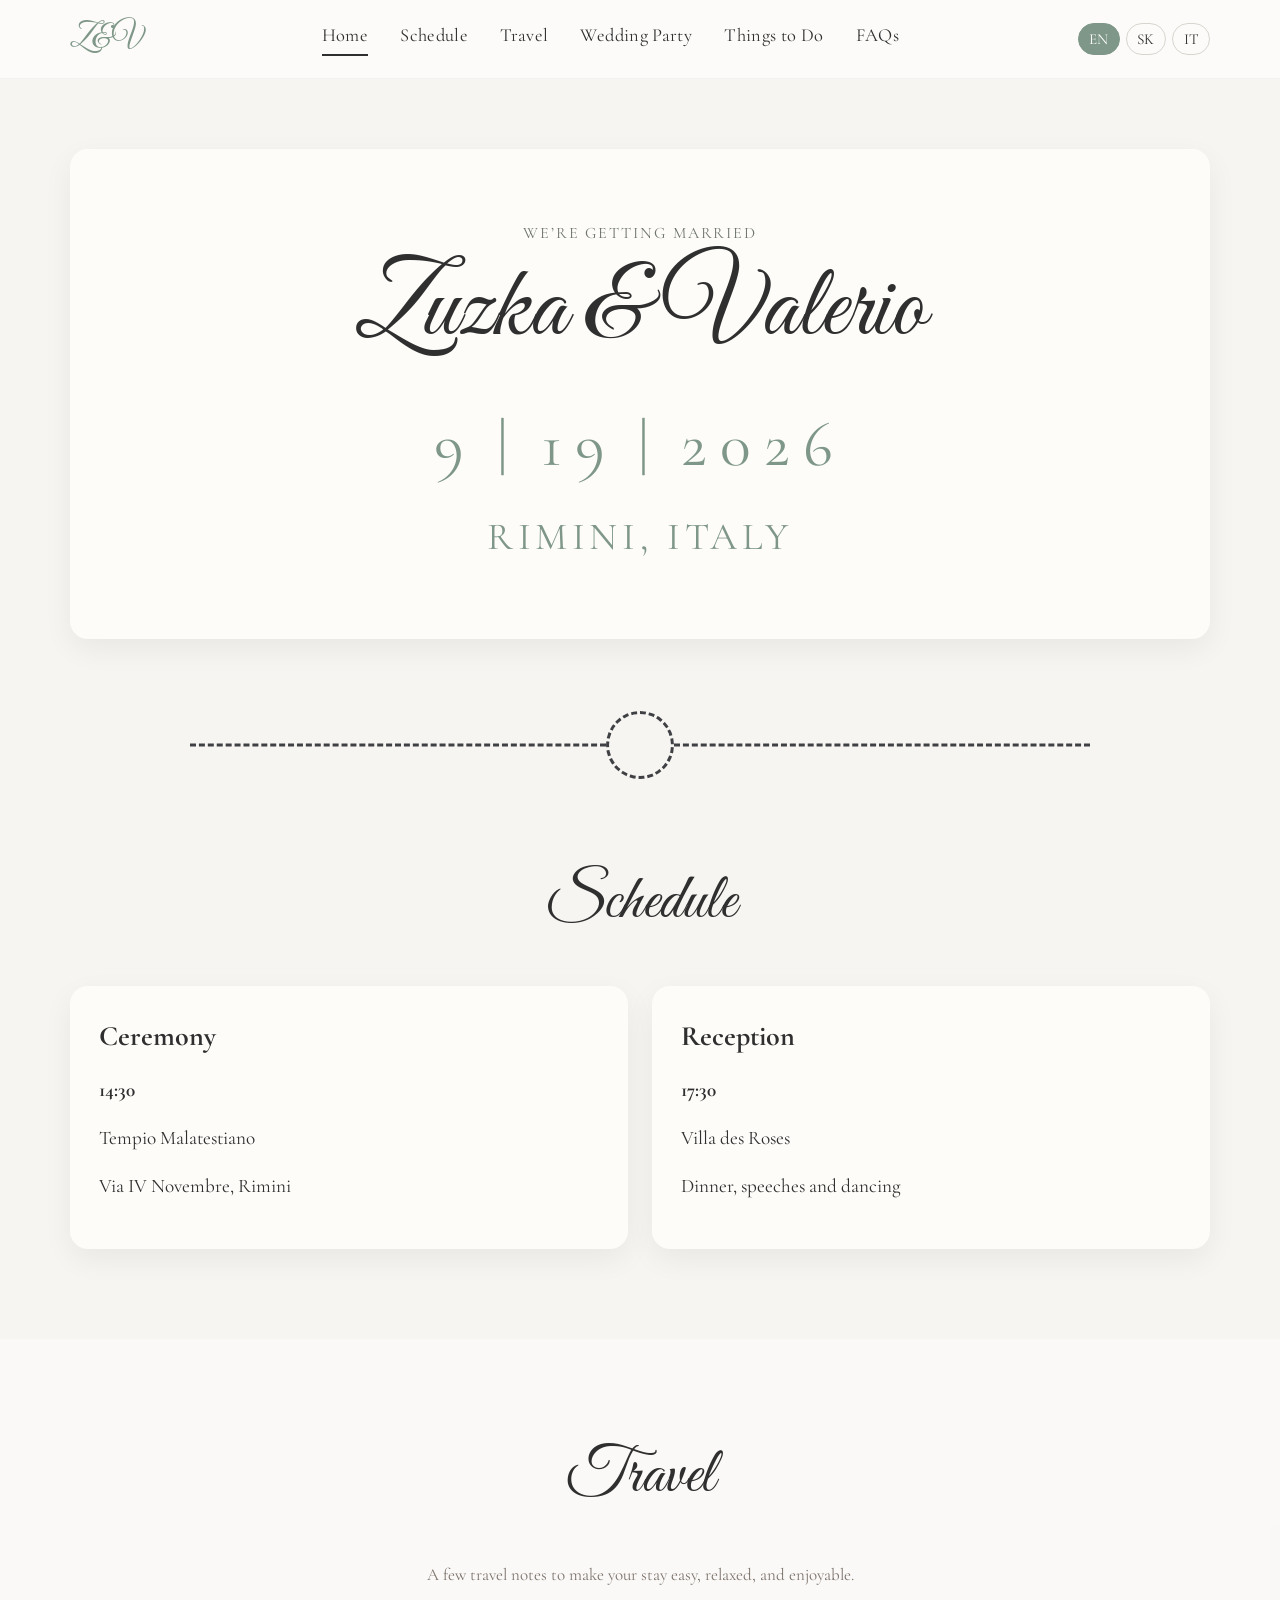
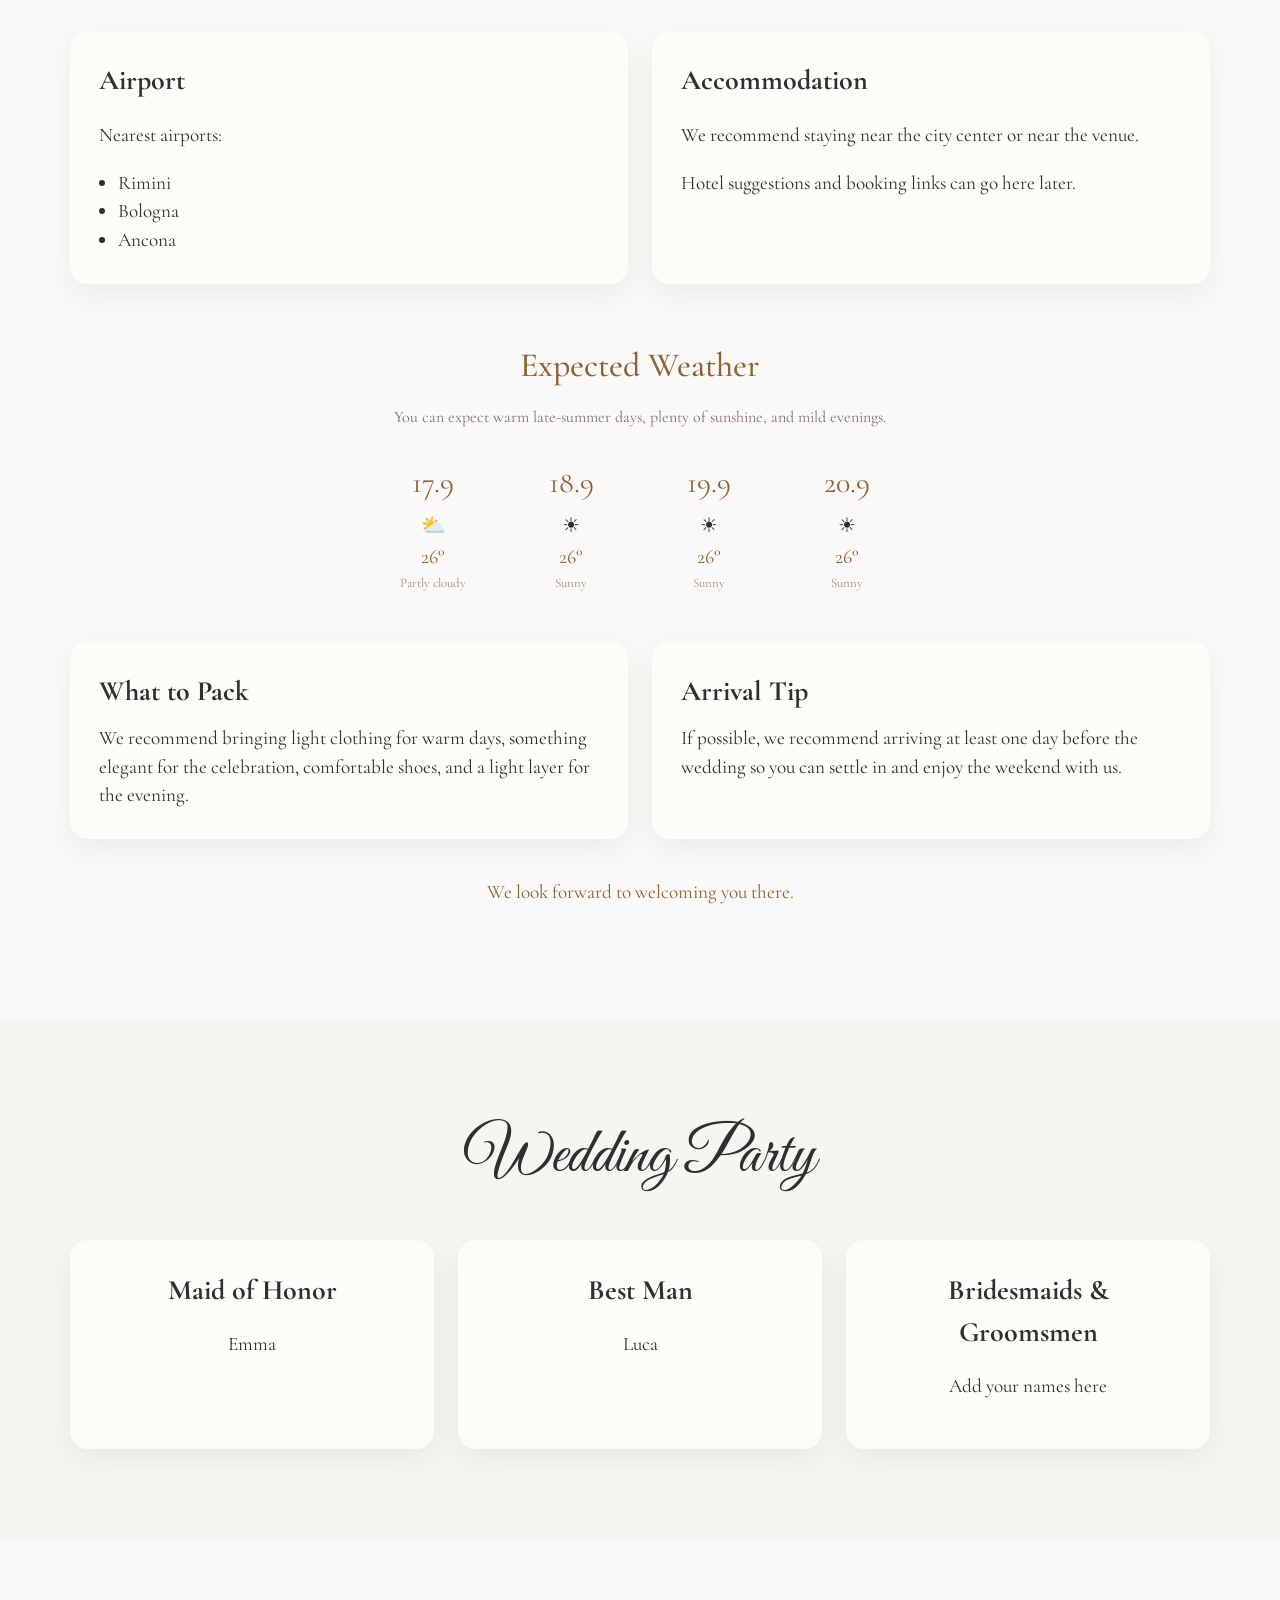
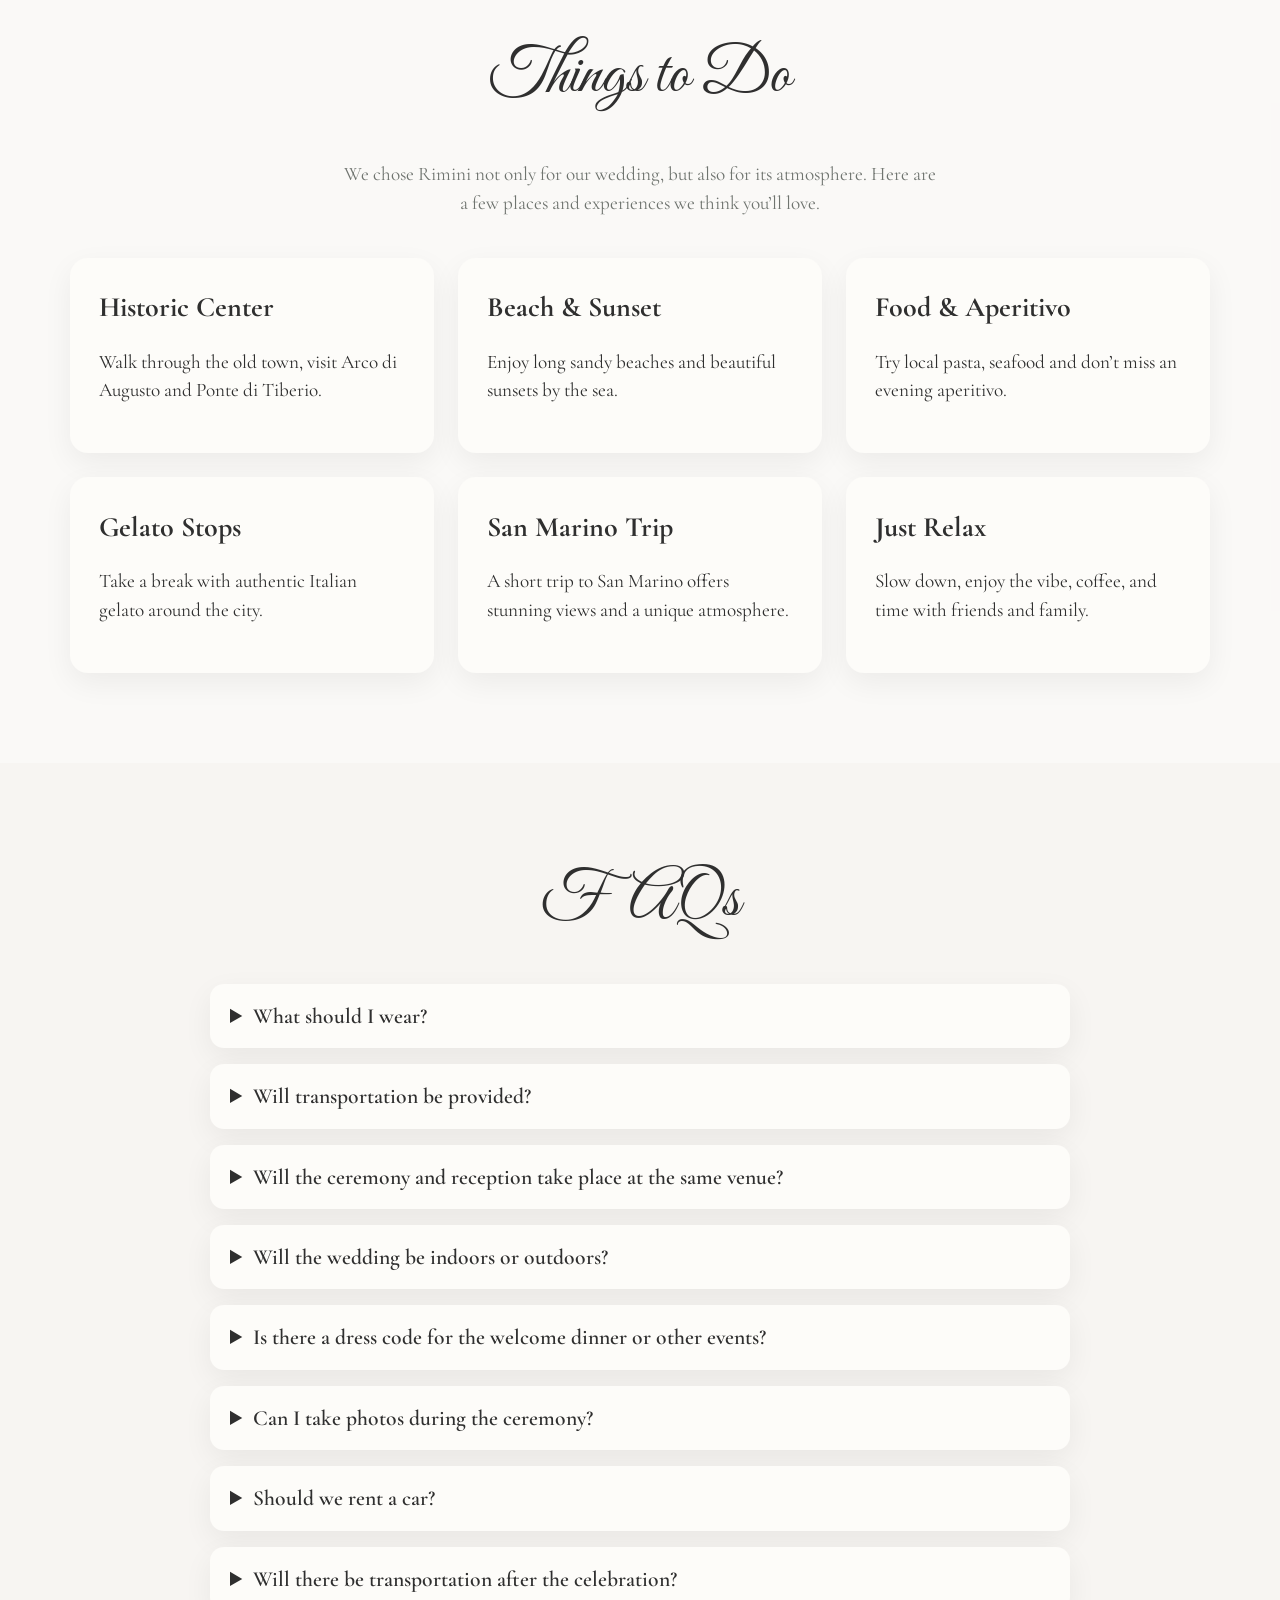
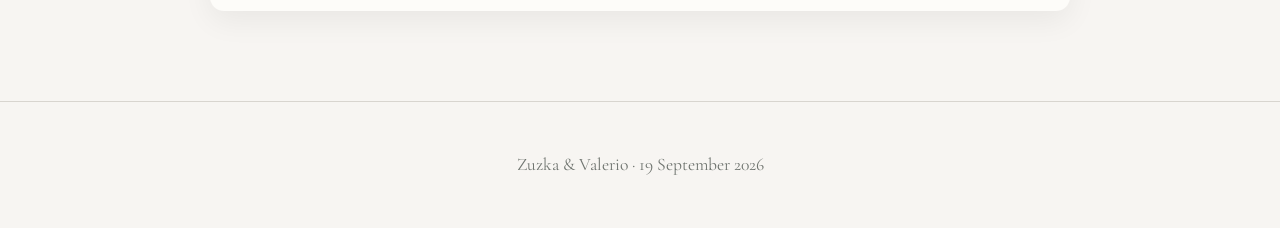
==== svadba/home.html @ 265d09c1 "Add files via upload" ====
<!DOCTYPE html>
<html lang="en">
<head>
  <meta charset="UTF-8" />
  <meta name="viewport" content="width=device-width, initial-scale=1.0" />
  <title>Zuzka & Valerio</title>
  <meta
    name="description"
    content="Wedding website of Zuzka and Valerio – schedule, travel, wedding party, tips and FAQ."
  />
  <link rel="preconnect" href="https://fonts.googleapis.com" />
  <link rel="preconnect" href="https://fonts.gstatic.com" crossorigin />
  <link
    href="https://fonts.googleapis.com/css2?family=Cormorant+Garamond:wght@400;500;600&family=Great+Vibes&display=swap"
    rel="stylesheet"
  />
  <link rel="stylesheet" href="style.css" />
</head>
<body>
  <header class="topbar">
    <div class="container nav-wrap">
      <a href="#home" class="brand">Z&amp;V</a>

      <button class="nav-toggle" id="navToggle" aria-label="Open menu">
        ☰
      </button>

      <nav class="nav" id="nav">
        <a href="#home" class="nav-link active" data-i18n="nav.home">Home</a>
        <a href="#schedule" class="nav-link" data-i18n="nav.schedule">Schedule</a>
        <a href="#travel" class="nav-link" data-i18n="nav.travel">Travel</a>
        <a href="#party" class="nav-link" data-i18n="nav.party">Wedding Party</a>
        <a href="#todo" class="nav-link" data-i18n="nav.todo">Things to Do</a>
        <a href="#faq" class="nav-link" data-i18n="nav.faq">FAQs</a>
      </nav>

      <div class="lang-switch">
        <button type="button" data-lang="en">EN</button>
        <button type="button" data-lang="sk">SK</button>
        <button type="button" data-lang="it">IT</button>
      </div>
    </div>
  </header>

  <main>
    <section id="home" class="hero section">
      <div class="container">
        <div class="hero-card">
          <p class="eyebrow" data-i18n="hero.eyebrow">We’re getting married</p>
          <h1 class="names">Zuzka &amp; Valerio</h1>

          <div class="date-row" aria-label="Wedding date">
            <span>9</span>
            <span class="divider">|</span>
            <span>19</span>
            <span class="divider">|</span>
            <span>2026</span>
          </div>

          <p class="location" data-i18n="hero.location">Rimini, Italy</p>
        </div>
      </div>
    </section>

    <section class="ornament-section">
      <div class="ornament-line">
        <span class="ornament-circle"></span>
      </div>
    </section>

    <section id="schedule" class="section">
      <div class="container">
        <h2 class="section-title" data-i18n="schedule.title">Schedule</h2>
        <div class="grid two-cols">
          <article class="info-card">
            <h3 data-i18n="schedule.ceremonyTitle">Ceremony</h3>
            <p><strong>14:30</strong></p>
            <p>Tempio Malatestiano</p>
            <p>Via IV Novembre, Rimini</p>
          </article>

          <article class="info-card">
            <h3 data-i18n="schedule.receptionTitle">Reception</h3>
            <p><strong>17:30</strong></p>
            <p>Villa des Roses</p>
            <p data-i18n="schedule.receptionText">Dinner, speeches and dancing</p>
          </article>
        </div>
      </div>
    </section>

    <section id="travel" class="section alt-bg">
      <div class="container">
        <h2 class="section-title" data-i18n="travel.title">Travel</h2>
        <p class="travel-intro" data-i18n="travel.intro">
          A few travel notes to make your stay easy, relaxed, and enjoyable.
        </p>

        <div class="grid two-cols">
          <article class="info-card">
            <h3 data-i18n="travel.airportTitle">Airport</h3>
            <p data-i18n="travel.airportText">
              For those traveling by air, the nearest airports are:
            </p>
            <ul>
              <li>Rimini</li>
              <li>Bologna</li>
              <li>Ancona</li>
            </ul>
          </article>

          <article class="info-card">
            <h3 data-i18n="travel.accommodationTitle">Accommodation</h3>
            <p data-i18n="travel.accommodationText1">
              For a comfortable stay, we suggest choosing accommodation either in the city center or near the venue.
            </p>
            <p data-i18n="travel.accommodationText2">
              We will add a few hotel suggestions and helpful booking links here soon.
            </p>
          </article>
        </div>

        <section class="travel-weather">
          <h3 class="travel-weather-title" data-i18n="travel.weatherTitle">Expected Weather</h3>
          <p class="travel-weather-intro" data-i18n="travel.weatherIntro">
            You can expect warm late-summer days, plenty of sunshine, and mild evenings.
          </p>

          <div class="weather-grid">
            <div class="day-card">
              <div class="day-number">17.9</div>
              <div class="weather-icon">⛅</div>
              <div class="weather-temp">26°</div>
              <div class="weather-text" data-i18n="travel.weatherDay1">Partly cloudy</div>
            </div>

            <div class="day-card">
              <div class="day-number">18.9</div>
              <div class="weather-icon">☀</div>
              <div class="weather-temp">26°</div>
              <div class="weather-text" data-i18n="travel.weatherDay2">Sunny</div>
            </div>

            <div class="day-card">
              <div class="day-number">19.9</div>
              <div class="weather-icon">☀</div>
              <div class="weather-temp">26°</div>
              <div class="weather-text" data-i18n="travel.weatherDay3">Sunny</div>
            </div>

            <div class="day-card">
              <div class="day-number">20.9</div>
              <div class="weather-icon">☀</div>
              <div class="weather-temp">26°</div>
              <div class="weather-text" data-i18n="travel.weatherDay4">Sunny</div>
            </div>
          </div>
        </section>

        <div class="travel-extra">
          <div class="info-card travel-extra-card">
            <h3 data-i18n="travel.packTitle">What to Pack</h3>
            <p data-i18n="travel.packText">
              We recommend bringing light clothing for warm days, something elegant for the celebration, comfortable shoes, and a light layer for the evening.
            </p>
          </div>

          <div class="info-card travel-extra-card">
            <h3 data-i18n="travel.arrivalTitle">Arrival Tip</h3>
            <p data-i18n="travel.arrivalText">
              If possible, we recommend arriving at least one day before the wedding so you can settle in and enjoy the weekend with us.
            </p>
          </div>
        </div>

        <p class="travel-closing" data-i18n="travel.closing">
          We look forward to welcoming you there.
        </p>
      </div>
    </section>

    <section id="party" class="section">
      <div class="container">
        <h2 class="section-title" data-i18n="party.title">Wedding Party</h2>
        <div class="grid three-cols">
          <article class="info-card center">
            <h3 data-i18n="party.maidOfHonor">Maid of Honor</h3>
            <p>Emma</p>
          </article>
          <article class="info-card center">
            <h3 data-i18n="party.bestMan">Best Man</h3>
            <p>Luca</p>
          </article>
          <article class="info-card center">
            <h3 data-i18n="party.groupTitle">Bridesmaids &amp; Groomsmen</h3>
            <p data-i18n="party.groupText">Add your names here</p>
          </article>
        </div>
      </div>
    </section>

    <section id="todo" class="section alt-bg">
      <div class="container">
        <h2 class="section-title" data-i18n="todo.title">Things to Do</h2>

        <p class="section-intro" data-i18n="todo.intro">
          We chose Rimini not only for our wedding, but also for its atmosphere.
          Here are a few places and experiences we think you’ll love.
        </p>

        <div class="grid three-cols">
          <article class="info-card">
            <h3 data-i18n="todo.centerTitle">Historic Center</h3>
            <p data-i18n="todo.centerText">
              Walk through the old town, visit Arco di Augusto and Ponte di Tiberio.
            </p>
          </article>

          <article class="info-card">
            <h3 data-i18n="todo.beachTitle">Beach & Sunset</h3>
            <p data-i18n="todo.beachText">
              Enjoy long sandy beaches and beautiful sunsets by the sea.
            </p>
          </article>

          <article class="info-card">
            <h3 data-i18n="todo.foodTitle">Food & Aperitivo</h3>
            <p data-i18n="todo.foodText">
              Try local pasta, seafood and don’t miss an evening aperitivo.
            </p>
          </article>

          <article class="info-card">
            <h3 data-i18n="todo.gelatoTitle">Gelato Stops</h3>
            <p data-i18n="todo.gelatoText">
              Take a break with authentic Italian gelato around the city.
            </p>
          </article>

          <article class="info-card">
            <h3 data-i18n="todo.sanmarinoTitle">San Marino Trip</h3>
            <p data-i18n="todo.sanmarinoText">
              A short trip to San Marino offers stunning views and a unique atmosphere.
            </p>
          </article>

          <article class="info-card">
            <h3 data-i18n="todo.relaxTitle">Just Relax</h3>
            <p data-i18n="todo.relaxText">
              Slow down, enjoy the vibe, coffee, and time with friends and family.
            </p>
          </article>
        </div>
      </div>
    </section>

    <section id="faq" class="section">
      <div class="container">
        <h2 class="section-title" data-i18n="faq.title">FAQs</h2>

        <div class="faq-list">
          <details class="faq-item">
            <summary data-i18n="faq.q1">What should I wear?</summary>
            <p data-i18n="faq.a1">
              We would love to see everyone dressed in elegant wedding attire. Think classic, refined, and appropriate for a warm late-summer celebration.
            </p>
          </details>

          <details class="faq-item">
            <summary data-i18n="faq.q2">Will transportation be provided?</summary>
            <p data-i18n="faq.a2">
              Information will be shared closer to the wedding.
            </p>
          </details>

          <details class="faq-item">
            <summary data-i18n="faq.q3">Will the ceremony and reception take place at the same venue?</summary>
            <p data-i18n="faq.a3">
              The ceremony will take place in the church, followed by a transfer to the reception venue.
            </p>
          </details>

          <details class="faq-item">
            <summary data-i18n="faq.q4">Will the wedding be indoors or outdoors?</summary>
            <p data-i18n="faq.a4">
              If the weather is nice, the celebration will be held outdoors. In case of unfavorable weather, everything will take place indoors.
            </p>
          </details>

          <details class="faq-item">
            <summary data-i18n="faq.q5">Is there a dress code for the welcome dinner or other events?</summary>
            <p data-i18n="faq.a5">
              Details will be shared closer to the date.
            </p>
          </details>

          <details class="faq-item">
            <summary data-i18n="faq.q6">Can I take photos during the ceremony?</summary>
            <p data-i18n="faq.a6">
              Yes, you are welcome to take photos.
            </p>
          </details>

          <details class="faq-item">
            <summary data-i18n="faq.q7">Should we rent a car?</summary>
            <p data-i18n="faq.a7">
              Renting a car can be helpful, but it is not necessary.
            </p>
          </details>

          <details class="faq-item">
            <summary data-i18n="faq.q8">Will there be transportation after the celebration?</summary>
            <p data-i18n="faq.a8">
              Information will be shared closer to the wedding.
            </p>
          </details>
        </div>
      </div>
    </section>
  </main>

  <footer class="footer">
    <div class="container">
      <p data-i18n="footer.text">Zuzka &amp; Valerio · 19 September 2026</p>
    </div>
  </footer>

  <script src="script.js"></script>
</body>
</html>
---- svadba/style.css ----
:root {
  --bg: #f7f5f2;
  --card: #fdfcf9;
  --text: #2f2f2f;
  --muted: #6f746f;
  --accent: #7f9788;
  --secondary: #7f9788;
  --line: #d8d5cf;
  --shadow: 0 10px 30px rgba(0, 0, 0, 0.06);
  --radius: 18px;
  --max-width: 1140px;
}

* {
  box-sizing: border-box;
}

html {
  scroll-behavior: smooth;
  overflow-x: hidden;
  overflow-y: auto;
}

body {
  margin: 0;
  font-family: "Cormorant Garamond", serif;
  color: var(--text);
  background: var(--bg);
  line-height: 1.5;
  overflow-x: hidden;
  overflow-y: auto;
}

img {
  max-width: 100%;
  display: block;
}

a {
  color: inherit;
  text-decoration: none;
}

button,
a {
  touch-action: manipulation;
}

.container {
  width: min(92%, var(--max-width));
  margin: 0 auto;
}

/* =========================
   INTRO REVEAL PAGE
========================= */

.intro-page-body {
  margin: 0;
  height: 100vh;
  overflow: hidden;
  background: radial-gradient(circle at top, #fbf7f2 0%, #f7f3ee 38%, #f4efea 100%);
  font-family: "Cormorant Garamond", serif;
}

.home-preview {
  position: fixed;
  inset: 0;
  width: 100%;
  height: 100%;
  border: 0;
  opacity: 0;
  visibility: visible;
  transform: scale(1.02);
  filter: blur(12px) brightness(1.04) saturate(0.96);
  background: #f6f4f0;
  z-index: 1;
  pointer-events: auto;
  transition:
    opacity 2s ease,
    transform 2.2s ease,
    filter 2.2s ease;
}

.home-loaded .home-preview {
  opacity: 0;
}

.opening .home-preview {
  opacity: 1;
  transform: scale(1);
  filter: blur(0) brightness(1) saturate(1);
}

.reveal-mist {
  position: fixed;
  inset: 0;
  z-index: 2;
  pointer-events: none;
  opacity: 1;
  background:
    radial-gradient(
      circle at 50% 45%,
      rgba(255, 255, 255, 0.98) 0%,
      rgba(255, 250, 245, 0.88) 18%,
      rgba(255, 248, 241, 0.55) 36%,
      rgba(255, 248, 241, 0.2) 58%,
      rgba(255, 255, 255, 0) 76%
    );
  filter: blur(16px);
  transition:
    opacity 2s ease,
    filter 2s ease;
}

.home-loaded .reveal-mist {
  opacity: 1;
}

.opening .reveal-mist {
  opacity: 0;
  filter: blur(28px);
}

.soft-glow {
  position: fixed;
  inset: 0;
  z-index: 3;
  pointer-events: none;
  opacity: 0;
  background:
    radial-gradient(
      circle at 50% 50%,
      rgba(255, 244, 232, 0.65) 0%,
      rgba(255, 244, 232, 0.38) 28%,
      rgba(255, 244, 232, 0.1) 52%,
      rgba(255, 244, 232, 0) 72%
    );
  filter: blur(26px);
  transition: opacity 1.8s ease;
}

.opening .soft-glow {
  opacity: 1;
}

.opened .soft-glow {
  opacity: 0;
}

/* sparkles */

.sparkles {
  position: fixed;
  inset: 0;
  z-index: 4;
  pointer-events: none;
}

.spark {
  position: absolute;
  width: 6px;
  height: 6px;
  border-radius: 50%;
  background: rgba(255, 248, 240, 0.95);
  box-shadow:
    0 0 10px rgba(255, 255, 255, 0.95),
    0 0 18px rgba(255, 244, 232, 0.75);
  opacity: 0;
  transform: scale(0.6);
}

.opening .spark {
  animation: sparkleFloat 1.8s ease forwards;
}

.s1 { top: 24%; left: 34%; animation-delay: 0.05s; }
.s2 { top: 30%; left: 62%; animation-delay: 0.18s; }
.s3 { top: 42%; left: 28%; animation-delay: 0.3s; }
.s4 { top: 46%; left: 70%; animation-delay: 0.42s; }
.s5 { top: 58%; left: 40%; animation-delay: 0.56s; }
.s6 { top: 63%; left: 58%; animation-delay: 0.7s; }

@keyframes sparkleFloat {
  0% {
    opacity: 0;
    transform: translateY(10px) scale(0.4);
  }
  20% {
    opacity: 0.95;
    transform: translateY(0) scale(1);
  }
  60% {
    opacity: 0.75;
    transform: translateY(-14px) scale(0.9);
  }
  100% {
    opacity: 0;
    transform: translateY(-28px) scale(0.4);
  }
}

.intro-overlay {
  position: fixed;
  inset: 0;
  background: radial-gradient(circle at top, #fbf7f2 0%, #f7f3ee 38%, #f4efea 100%);
  display: flex;
  align-items: center;
  justify-content: center;
  padding: 10px 24px 16px;
  z-index: 5;
  opacity: 1;
  transform: scale(1);
  transition:
    opacity 1.8s ease,
    transform 2s ease,
    filter 1.8s ease,
    visibility 0s linear 0s;
}

.intro-wrap {
  width: 100%;
  max-width: 1180px;
  height: 100%;
  display: grid;
  grid-template-rows: auto 1fr auto;
  align-items: center;
  justify-items: center;
  text-align: center;
  padding: 10px 0 12px;
}

.intro-top {
  display: flex;
  flex-direction: column;
  align-items: center;
  gap: 2px;
  margin-bottom: 0;
  transition:
    opacity 1.4s ease,
    transform 1.6s ease,
    filter 1.6s ease;
}

.intro-kicker {
  margin: 0;
  font-size: 0.72rem;
  letter-spacing: 0.22em;
  text-transform: uppercase;
  color: #8a827b;
  font-weight: 600;
}

.intro-title {
  margin: 0;
  font-family: "Great Vibes", cursive;
  font-size: clamp(2.9rem, 5.2vw, 5.6rem);
  font-weight: 400;
  line-height: 0.9;
  color: #2c2b2b;
  text-shadow: 0 2px 18px rgba(255, 255, 255, 0.35);
}

.intro-title span {
  display: inline-block;
  margin: 0 0.04em;
}

.intro-bottom {
  margin-top: 0;
  padding-bottom: 8px;
  transition:
    opacity 1.4s ease,
    transform 1.6s ease,
    filter 1.6s ease;
}

.intro-hint {
  margin: 0;
  font-size: 0.74rem;
  letter-spacing: 0.18em;
  text-transform: uppercase;
  color: #8a827b;
}

.envelope-trigger {
  border: none;
  background: transparent;
  padding: 0;
  cursor: pointer;
  opacity: 1;
  position: relative;
  z-index: 6;
  animation: floatEnvelope 4.8s ease-in-out infinite;
  transition: transform 0.45s ease, opacity 0.45s ease;
}

.envelope-trigger:hover {
  transform: translateY(-5px) scale(1.01);
}

.intro-page-body:not(.home-loaded) .envelope-trigger {
  pointer-events: none;
  opacity: 0.78;
}

.home-loaded .envelope-trigger {
  pointer-events: auto;
}

.envelope-stage {
  position: relative;
  width: min(92vw, 900px);
  height: min(62vh, 560px);
  margin: -10px auto 0;
  user-select: none;
  -webkit-user-select: none;
}

.env-img {
  position: absolute;
  inset: 0;
  width: 100%;
  height: 100%;
  object-fit: contain;
  display: block;
  filter: drop-shadow(0 28px 44px rgba(120, 101, 84, 0.11));
  transition:
    opacity 1.35s ease,
    transform 1.8s cubic-bezier(0.2, 0.72, 0.2, 1),
    filter 1.8s ease;
  user-select: none;
  -webkit-user-drag: none;
  pointer-events: none;
  transform-origin: center center;
}

.env-closed {
  opacity: 1;
  transform: scale(1) translateY(0) rotate(0deg);
  z-index: 3;
}

.env-open {
  opacity: 0;
  transform: scale(1.018) translateY(14px) rotate(0.4deg);
  z-index: 2;
}

.env-seal {
  position: absolute;
  left: 50%;
  top: 57%;
  transform: translate(-50%, -50%);
  width: 52px;
  height: 52px;
  border-radius: 50%;
  border: 2px solid rgba(255, 255, 255, 0.95);
  background: radial-gradient(circle at 30% 30%, rgba(255, 255, 255, 0.3), rgba(255, 255, 255, 0.06));
  box-shadow:
    0 0 24px rgba(255, 248, 241, 0.22),
    0 0 48px rgba(255, 248, 241, 0.08);
  backdrop-filter: blur(2px);
  display: flex;
  align-items: center;
  justify-content: center;
  font-family: "Great Vibes", cursive;
  font-size: 1.15rem;
  color: rgba(255, 255, 255, 0.98);
  z-index: 4;
  transition:
    opacity 0.55s ease,
    transform 1s ease,
    filter 1s ease,
    box-shadow 1s ease;
  pointer-events: none;
}

.env-letter {
  display: none;
  pointer-events: none;
}

.opening .envelope-trigger,
.opened .envelope-trigger {
  animation: none;
}

.opening .env-closed {
  opacity: 0;
  transform: scale(0.988) translateY(-16px) rotate(-1.2deg);
  filter: drop-shadow(0 26px 34px rgba(120, 101, 84, 0.08));
}

.opening .env-open {
  opacity: 1;
  transform: scale(1.07) translateY(-28px) rotate(1.1deg);
  filter: drop-shadow(0 22px 32px rgba(120, 101, 84, 0.05));
}

.opening .env-seal {
  opacity: 0;
  transform: translate(-50%, -50%) scale(0.62);
  filter: blur(4px);
  box-shadow: 0 0 60px rgba(255, 248, 241, 0.2);
}

.opening .intro-top {
  opacity: 0.14;
  transform: translateY(-20px);
  filter: blur(2px);
}

.opening .intro-bottom {
  opacity: 0;
  transform: translateY(18px);
  filter: blur(3px);
}

.opened .intro-overlay {
  opacity: 0;
  transform: scale(1.03);
  filter: blur(12px);
  pointer-events: none;
  visibility: hidden;
}

@keyframes floatEnvelope {
  0%,
  100% {
    transform: translateY(0);
  }
  50% {
    transform: translateY(-7px);
  }
}

/* =========================
   MAIN WEBSITE
========================= */

.topbar {
  position: sticky;
  top: 0;
  z-index: 50;
  background: rgba(252, 251, 250, 0.92);
  backdrop-filter: blur(8px);
  border-bottom: 1px solid rgba(0, 0, 0, 0.04);
}

.nav-wrap {
  display: flex;
  align-items: center;
  justify-content: space-between;
  min-height: 78px;
}

.brand {
  font-family: "Great Vibes", cursive;
  font-size: 2rem;
  color: var(--accent);
}

.nav {
  display: flex;
  gap: 2rem;
  align-items: center;
}

.nav-link {
  position: relative;
  font-size: 1.15rem;
  letter-spacing: 0.02em;
  padding-bottom: 0.35rem;
}

.nav-link::after {
  content: "";
  position: absolute;
  left: 0;
  bottom: 0;
  width: 0;
  height: 2px;
  background: var(--text);
  transition: width 0.25s ease;
}

.nav-link:hover::after,
.nav-link.active::after {
  width: 100%;
}

.nav-toggle {
  display: none;
  border: none;
  background: transparent;
  font-size: 1.8rem;
  cursor: pointer;
  color: var(--text);
}

.lang-switch {
  display: flex;
  gap: 0.4rem;
  align-items: center;
  position: relative;
  z-index: 60;
}

.lang-switch button {
  border: 1px solid var(--line);
  background: transparent;
  padding: 0.35rem 0.65rem;
  font-family: inherit;
  font-size: 0.95rem;
  cursor: pointer;
  color: var(--text);
  border-radius: 999px;
  transition:
    background 0.2s ease,
    color 0.2s ease,
    border-color 0.2s ease,
    transform 0.2s ease;
}

.lang-switch button:hover {
  background: var(--card);
}

.lang-switch button:active {
  transform: translateY(1px);
}

.lang-switch button.active {
  background: var(--accent);
  color: #fff;
  border-color: var(--accent);
}

.section {
  padding: 90px 0;
  position: relative;
  z-index: 1;
}

.hero {
  padding-top: 70px;
  padding-bottom: 70px;
}

.hero-card {
  background: var(--card);
  border-radius: var(--radius);
  box-shadow: var(--shadow);
  padding: 4.5rem 2rem;
  text-align: center;
}

.eyebrow {
  margin: 0 0 0.8rem;
  font-size: 1rem;
  color: var(--muted);
  letter-spacing: 0.12em;
  text-transform: uppercase;
}

.names {
  margin: 0;
  font-family: "Great Vibes", cursive;
  font-weight: 400;
  font-size: clamp(3.5rem, 8vw, 6.5rem);
  line-height: 1.05;
  color: var(--text);
}

.date-row {
  margin-top: 2rem;
  display: flex;
  justify-content: center;
  align-items: center;
  gap: 1.25rem;
  font-size: clamp(2.2rem, 5vw, 4.2rem);
  letter-spacing: 0.2em;
  color: var(--secondary);
}

.divider {
  color: var(--secondary);
}

.location {
  margin: 1rem 0 0;
  text-transform: uppercase;
  letter-spacing: 0.12em;
  font-size: clamp(1.6rem, 3vw, 2.4rem);
  color: var(--accent);
}

.ornament-section {
  padding: 1rem 0 0;
}

.ornament-line {
  position: relative;
  width: min(84%, 900px);
  margin: 0 auto;
  height: 40px;
}

.ornament-line::before,
.ornament-line::after {
  content: "";
  position: absolute;
  top: 50%;
  width: calc(50% - 34px);
  border-top: 3px dashed #3f4044;
  transform: translateY(-50%);
}

.ornament-line::before {
  left: 0;
}

.ornament-line::after {
  right: 0;
}

.ornament-circle {
  position: absolute;
  left: 50%;
  top: 50%;
  width: 68px;
  height: 68px;
  transform: translate(-50%, -50%);
  border: 3px dashed #3f4044;
  border-radius: 50%;
  background: var(--bg);
}

.section-title {
  margin: 0 0 2.2rem;
  text-align: center;
  font-family: "Great Vibes", cursive;
  font-size: clamp(2.8rem, 5vw, 4.5rem);
  font-weight: 400;
}

.section-intro {
  max-width: 600px;
  margin: 0 auto 2.5rem;
  text-align: center;
  color: var(--muted);
  font-size: 1.2rem;
}

.personal-note {
  max-width: 650px;
  margin: 0 auto;
  text-align: center;
  font-size: 1.25rem;
  color: var(--muted);
  line-height: 1.6;
}

.grid {
  display: grid;
  gap: 1.5rem;
}

.two-cols {
  grid-template-columns: repeat(2, minmax(0, 1fr));
}

.three-cols {
  grid-template-columns: repeat(3, minmax(0, 1fr));
}

.info-card {
  background: var(--card);
  border-radius: var(--radius);
  box-shadow: var(--shadow);
  padding: 1.8rem;
}

.info-card h3 {
  margin-top: 0;
  margin-bottom: 0.75rem;
  font-size: 1.75rem;
}

.info-card p,
.info-card li {
  font-size: 1.2rem;
}

.info-card ul {
  margin: 0.5rem 0 0;
  padding-left: 1.2rem;
}

.center {
  text-align: center;
}

.alt-bg {
  background: rgba(255, 255, 255, 0.35);
}

.faq-list {
  max-width: 860px;
  margin: 0 auto;
  display: grid;
  gap: 1rem;
}

.faq-item {
  background: var(--card);
  border-radius: 14px;
  box-shadow: var(--shadow);
  padding: 1rem 1.25rem;
}

.faq-item summary {
  cursor: pointer;
  font-size: 1.35rem;
  font-weight: 600;
}

.faq-item p {
  margin: 0.8rem 0 0;
  font-size: 1.15rem;
}

.footer {
  border-top: 1px solid var(--line);
  padding: 2rem 0;
  text-align: center;
  color: var(--muted);
  font-size: 1.1rem;
}

/* =========================
   TRAVEL
========================= */

.travel-intro {
  max-width: 720px;
  margin: 0 auto 40px;
  text-align: center;
  color: #7d746d;
  font-size: 17px;
  line-height: 1.8;
}

.travel-weather {
  margin-top: 56px;
  text-align: center;
}

.travel-weather-title {
  font-family: "Cormorant Garamond", serif;
  font-size: 34px;
  font-weight: 500;
  color: #8c6239;
  margin: 0 0 12px;
}

.travel-weather-intro {
  max-width: 700px;
  margin: 0 auto 28px;
  color: #7d746d;
  font-size: 16px;
  line-height: 1.8;
}

.weather-grid {
  display: flex;
  justify-content: center;
  gap: 48px;
  flex-wrap: wrap;
}

.day-card {
  display: flex;
  flex-direction: column;
  align-items: center;
  min-width: 90px;
}

.day-number {
  font-family: "Cormorant Garamond", serif;
  font-size: 30px;
  color: #8c6239;
  margin-bottom: 6px;
}

.weather-label {
  font-size: 13px;
  color: #9a8f87;
  margin-bottom: 8px;
}

.weather-icon {
  font-size: 20px;
  margin-bottom: 4px;
}

.weather-temp {
  font-size: 20px;
  color: #8c6239;
  line-height: 1.2;
}

.weather-low {
  font-size: 16px;
  color: #8d8178;
  line-height: 1.2;
}

.weather-text {
  font-size: 13px;
  color: #9a8f87;
  margin-top: 5px;
}

.travel-extra {
  display: grid;
  grid-template-columns: repeat(2, minmax(0, 1fr));
  gap: 1.5rem;
  margin-top: 48px;
}

.travel-extra-card {
  min-height: 100%;
}

.travel-extra-card h3 {
  margin-top: 0;
  margin-bottom: 0.75rem;
  font-size: 1.75rem;
  color: var(--text);
}

.travel-extra-card p {
  margin: 0;
  font-size: 1.2rem;
  line-height: 1.5;
  color: var(--text);
}

.travel-closing {
  margin-top: 36px;
  text-align: center;
  font-size: 1.2rem;
  color: #8c6239;
  line-height: 1.8;
}

/* =========================
   RESPONSIVE
========================= */

@media (max-width: 900px) {
  .intro-overlay {
    padding: 12px 16px 14px;
  }

  .intro-wrap {
    padding: 10px 0 12px;
  }

  .intro-title {
    font-size: clamp(2.5rem, 8vw, 4.2rem);
  }

  .intro-kicker,
  .intro-hint {
    font-size: 0.68rem;
    letter-spacing: 0.16em;
  }

  .envelope-stage {
    width: min(94vw, 700px);
    height: min(54vh, 430px);
    margin-top: -4px;
  }

  .env-seal {
    width: 46px;
    height: 46px;
    font-size: 1rem;
  }

  .nav {
    position: absolute;
    top: 78px;
    left: 0;
    right: 0;
    background: var(--card);
    border-bottom: 1px solid var(--line);
    flex-direction: column;
    align-items: flex-start;
    gap: 1rem;
    padding: 1.25rem 4%;
    display: none;
  }

  .nav.open {
    display: flex;
  }

  .nav-toggle {
    display: block;
  }

  .two-cols,
  .three-cols,
  .travel-extra {
    grid-template-columns: 1fr;
  }

  .hero-card {
    padding: 3rem 1.25rem;
  }

  .date-row {
    gap: 0.8rem;
    letter-spacing: 0.12em;
  }

  .weather-grid {
    gap: 28px;
  }
}

@media (max-width: 600px) {
  .intro-overlay {
    padding: 10px 12px 12px;
  }

  .intro-wrap {
    padding: 8px 0 10px;
  }

  .intro-top {
    margin-bottom: 6px;
  }

  .intro-title {
    font-size: clamp(2.1rem, 9vw, 3.2rem);
    line-height: 0.94;
  }

  .intro-kicker,
  .intro-hint {
    font-size: 0.62rem;
    letter-spacing: 0.12em;
  }

  .envelope-stage {
    width: 96vw;
    height: 42vh;
    margin-top: 0;
  }

  .env-seal {
    width: 40px;
    height: 40px;
    font-size: 0.9rem;
  }

  .travel-intro,
  .travel-weather-intro,
  .travel-closing {
    font-size: 1.05rem;
  }

  .travel-weather-title {
    font-size: 30px;
  }

  .weather-grid {
    gap: 22px;
  }

  .day-number {
    font-size: 26px;
  }

  .weather-temp {
    font-size: 18px;
  }
}

@media (max-width: 560px) {
  .location {
    letter-spacing: 0.08em;
  }
}
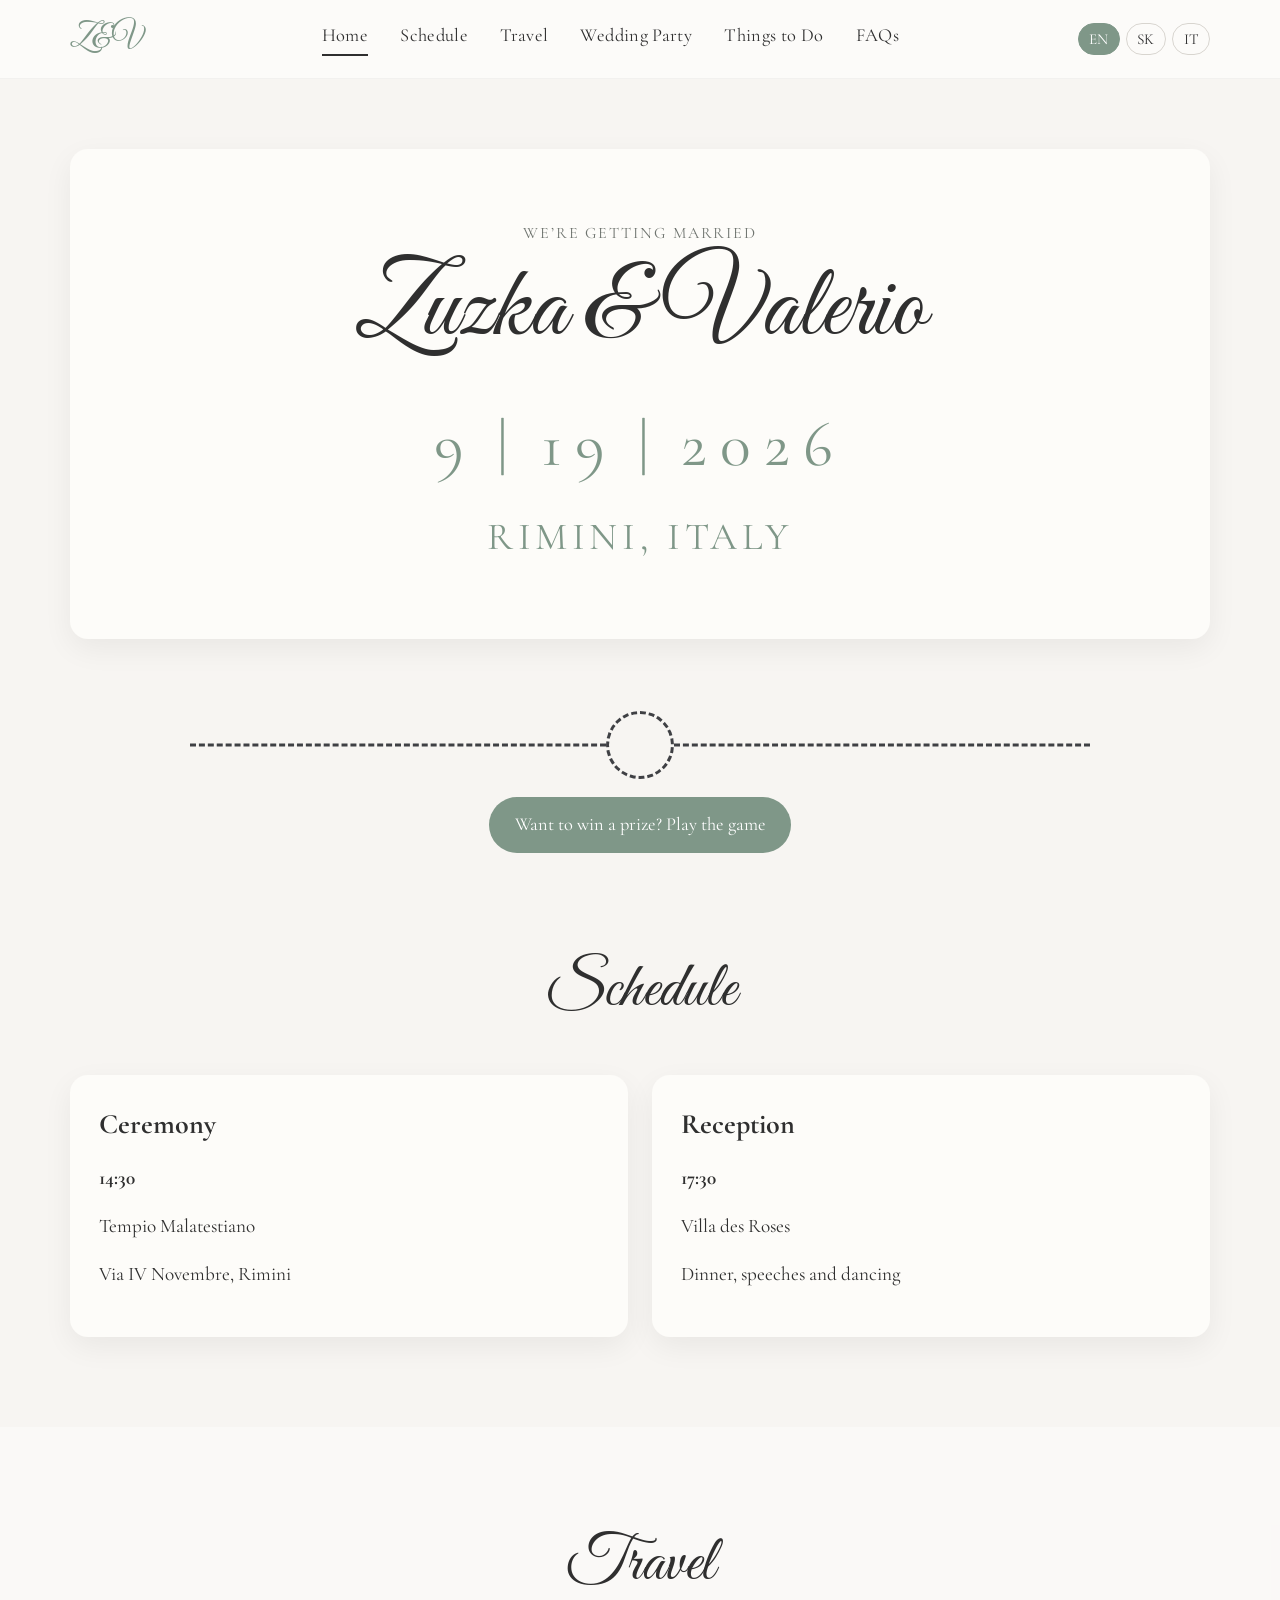
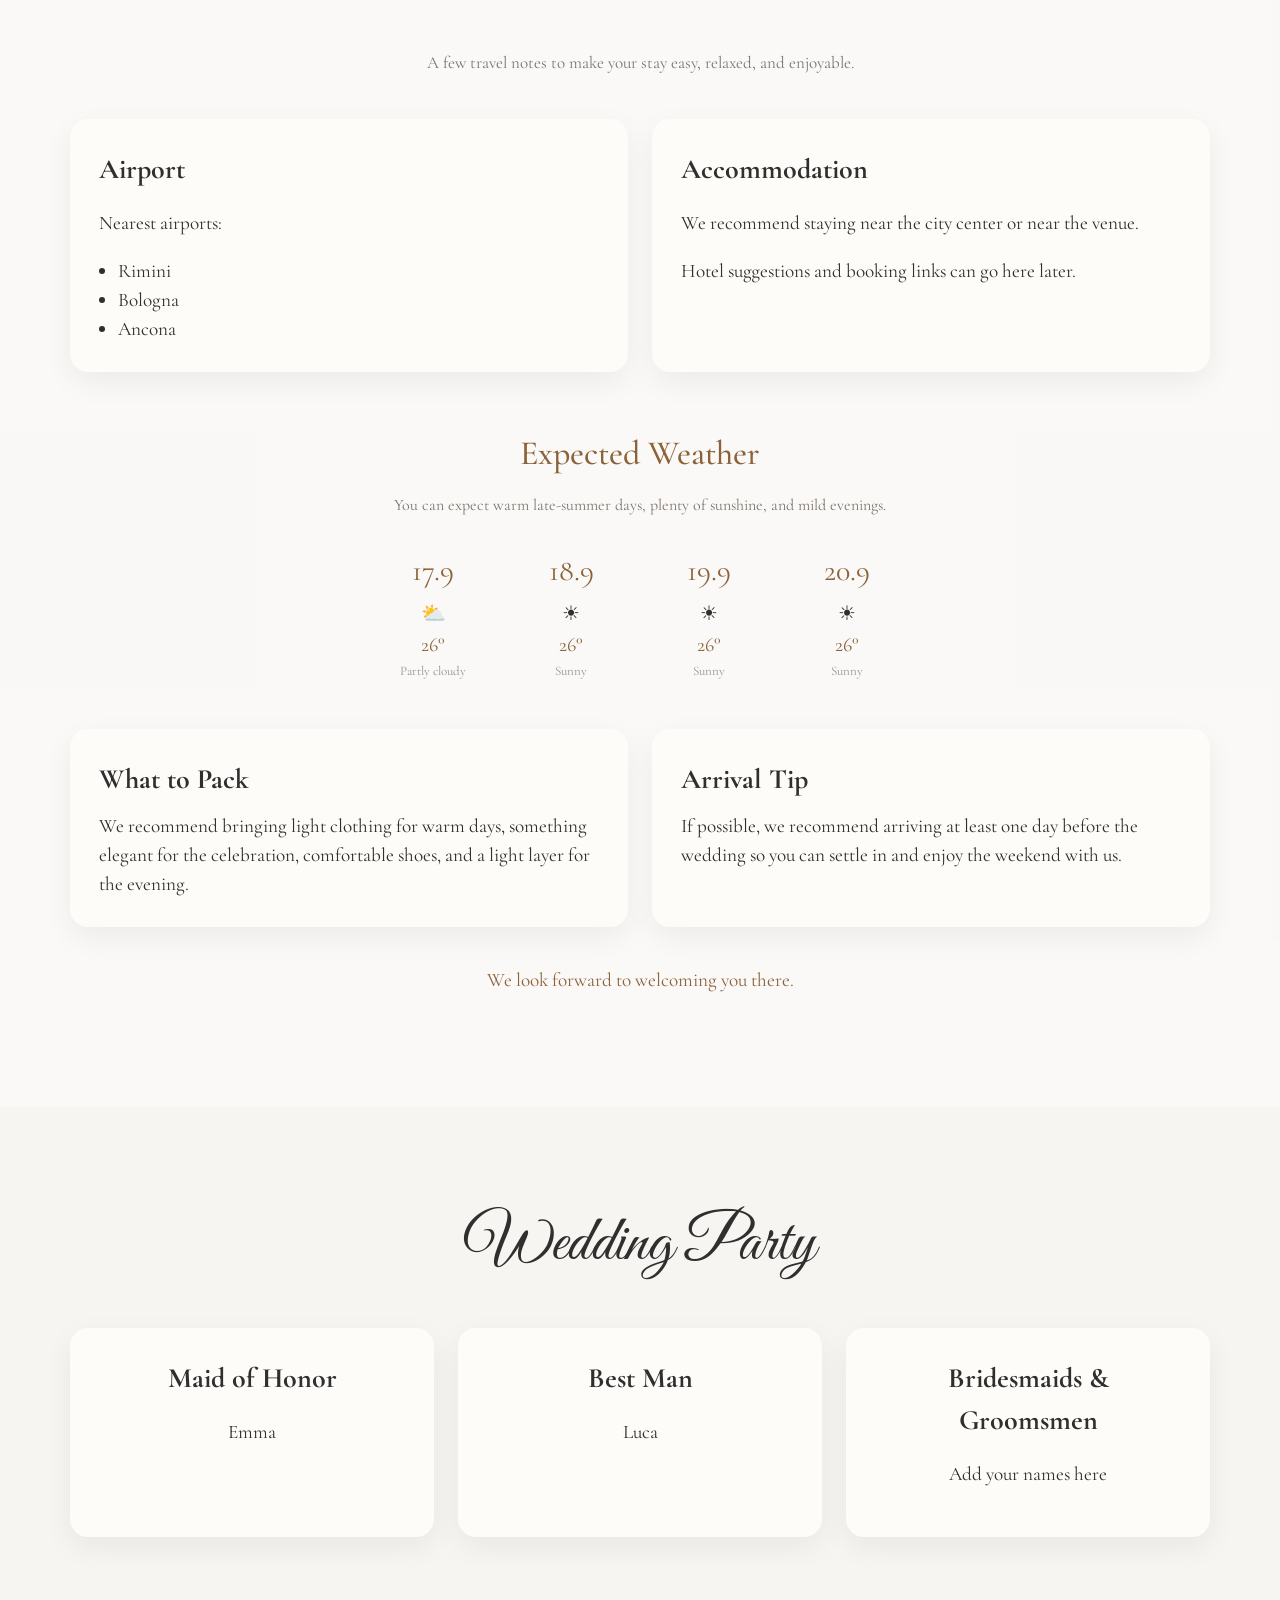
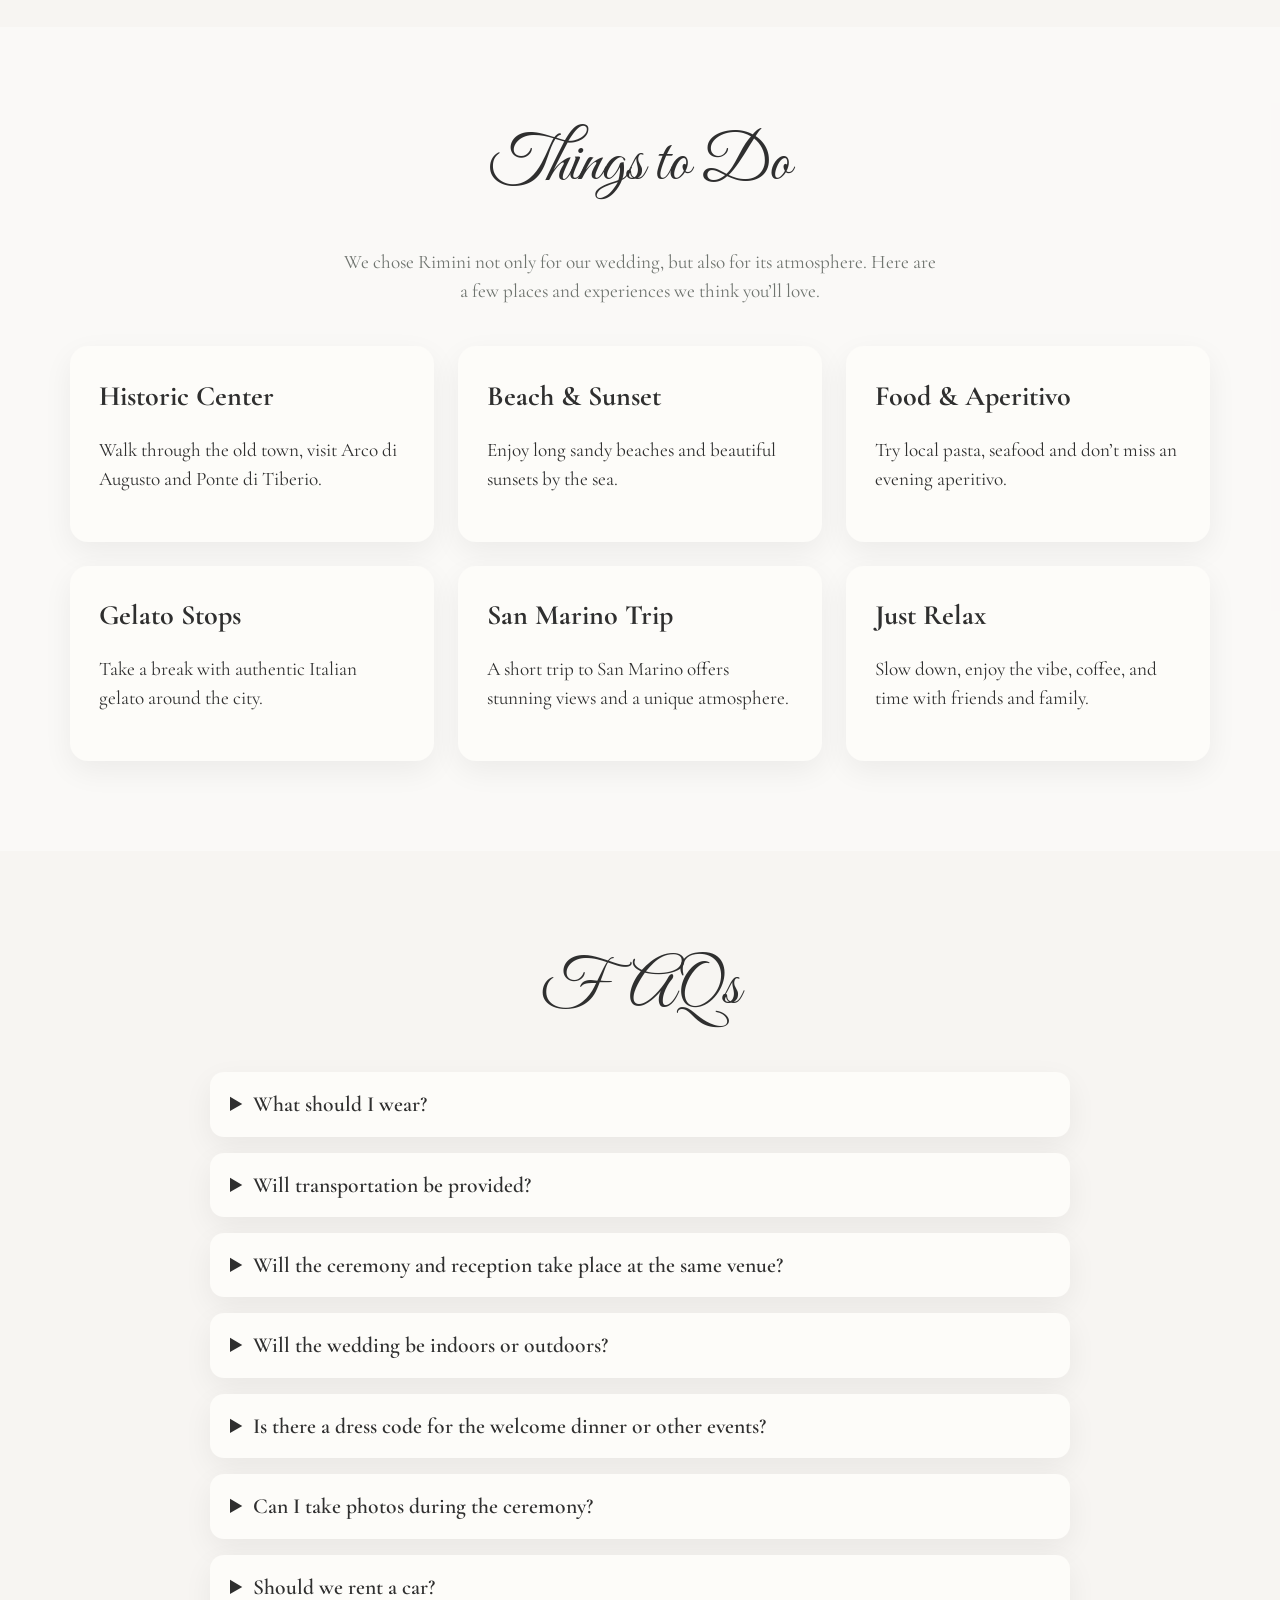
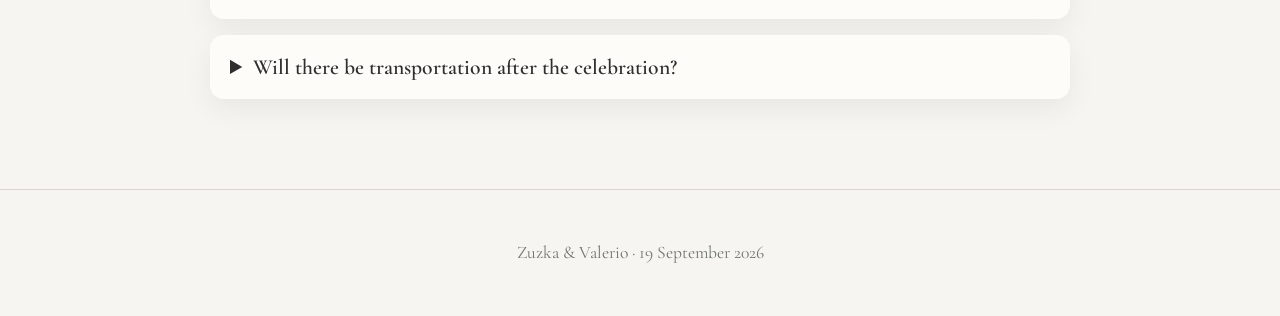
==== commit 900e554b: "Add game, photo" ====
--- a/svadba/home.html
+++ b/svadba/home.html
@@ -67,7 +67,9 @@
         <span class="ornament-circle"></span>
       </div>
     </section>
-
+      <div class="hero-game-cta">
+          <a href="game.html" class="play-btn" data-i18n="hero.playGame">Want to win a prize? Play the game</a>
+      </div>
     <section id="schedule" class="section">
       <div class="container">
         <h2 class="section-title" data-i18n="schedule.title">Schedule</h2>
--- a/svadba/style.css
+++ b/svadba/style.css
@@ -996,4 +996,699 @@
   .location {
     letter-spacing: 0.08em;
   }
+}
+.hero-game-cta {
+    margin-top: 2rem;
+    text-align: center;
+}
+
+.play-btn,
+.secondary-btn {
+    display: inline-flex;
+    align-items: center;
+    justify-content: center;
+    min-height: 52px;
+    padding: 0.9rem 1.6rem;
+    border-radius: 999px;
+    border: none;
+    font-family: inherit;
+    font-size: 1.15rem;
+    cursor: pointer;
+    transition:
+            transform 0.2s ease,
+            opacity 0.2s ease,
+            background 0.2s ease;
+}
+
+.play-btn {
+    background: var(--accent);
+    color: #fff;
+}
+
+.play-btn:hover,
+.secondary-btn:hover {
+    transform: translateY(-2px);
+}
+
+.secondary-btn {
+    background: transparent;
+    color: var(--text);
+    border: 1px solid var(--line);
+}
+
+.game-page-body {
+    min-height: 100vh;
+    background: radial-gradient(circle at top, #fbf7f2 0%, #f7f3ee 38%, #f4efea 100%);
+}
+
+.game-page {
+    padding-bottom: 40px;
+}
+
+.game-card {
+    background: var(--card);
+    border-radius: var(--radius);
+    box-shadow: var(--shadow);
+    padding: 2rem;
+    max-width: 980px;
+    margin: 0 auto;
+}
+
+.game-kicker {
+    margin: 0 0 0.5rem;
+    text-align: center;
+    font-size: 0.9rem;
+    letter-spacing: 0.18em;
+    text-transform: uppercase;
+    color: #8a827b;
+}
+
+.game-form {
+    max-width: 520px;
+    margin: 0 auto;
+    display: grid;
+    gap: 1rem;
+}
+
+.game-label {
+    font-size: 1.15rem;
+}
+
+.game-input {
+    width: 100%;
+    min-height: 52px;
+    border: 1px solid var(--line);
+    border-radius: 14px;
+    background: #fff;
+    padding: 0.85rem 1rem;
+    font-family: inherit;
+    font-size: 1.1rem;
+    color: var(--text);
+}
+
+.game-controls {
+    margin: 0.5rem 0 0.75rem;
+    text-align: center;
+    color: var(--muted);
+    font-size: 1.05rem;
+}
+
+.game-stage {
+    position: relative;
+}
+
+#gameCanvas {
+    width: 100%;
+    height: auto;
+    border-radius: 18px;
+    display: block;
+    background: #f4efe8;
+}
+
+.game-hud {
+    margin-top: 1rem;
+    text-align: center;
+    font-size: 1.4rem;
+    color: var(--accent);
+}
+
+.game-win-text {
+    max-width: 620px;
+    margin: 0 auto;
+    text-align: center;
+    font-size: 1.3rem;
+    color: var(--muted);
+}
+
+.game-win-actions {
+    display: flex;
+    gap: 1rem;
+    justify-content: center;
+    flex-wrap: wrap;
+    margin-top: 2rem;
+}
+
+.hidden {
+    display: none;
+}
+
+@media (max-width: 700px) {
+    .game-card {
+        padding: 1.25rem;
+    }
+
+    .game-win-actions {
+        flex-direction: column;
+        align-items: stretch;
+    }
+
+    .play-btn,
+    .secondary-btn {
+        width: 100%;
+    }
+}
+/* =========================
+   GAME
+========================= */
+
+.game-page-body {
+    min-height: 100vh;
+    background: radial-gradient(circle at top, #fbf7f2 0%, #f7f3ee 42%, #f4efea 100%);
+}
+
+.game-page {
+    padding-bottom: 50px;
+}
+
+.game-shell {
+    background: rgba(255, 255, 255, 0.42);
+    border-radius: 28px;
+    padding: 2rem;
+    box-shadow: 0 14px 40px rgba(0, 0, 0, 0.06);
+    backdrop-filter: blur(10px);
+}
+
+.game-head {
+    text-align: center;
+    margin-bottom: 2rem;
+}
+
+.game-main-title {
+    margin-bottom: 0.5rem;
+}
+
+.game-subtitle {
+    max-width: 680px;
+    margin: 0 auto;
+    color: var(--muted);
+    font-size: 1.2rem;
+}
+
+.game-kicker {
+    margin: 0 0 0.4rem;
+    font-size: 0.78rem;
+    letter-spacing: 0.2em;
+    text-transform: uppercase;
+    color: #8a827b;
+}
+
+.game-progress-wrap {
+    display: grid;
+    grid-template-columns: repeat(4, 1fr);
+    gap: 0.8rem;
+    margin-bottom: 1.8rem;
+}
+
+.game-step {
+    padding: 0.85rem 1rem;
+    text-align: center;
+    border: 1px solid rgba(0, 0, 0, 0.06);
+    border-radius: 999px;
+    background: rgba(255, 255, 255, 0.78);
+    color: #8a827b;
+    font-size: 1rem;
+}
+
+.game-step.active {
+    color: #fff;
+    background: #9cae9f;
+    border-color: #9cae9f;
+}
+
+.game-step.current {
+    box-shadow: 0 10px 22px rgba(127, 151, 136, 0.22);
+}
+
+.game-panel {
+    animation: fadeGame 0.45s ease;
+}
+
+@keyframes fadeGame {
+    from {
+        opacity: 0;
+        transform: translateY(8px);
+    }
+    to {
+        opacity: 1;
+        transform: translateY(0);
+    }
+}
+
+.game-intro-card,
+.security-card {
+    max-width: 720px;
+    margin: 0 auto;
+    background: rgba(255, 255, 255, 0.78);
+    border-radius: 24px;
+    padding: 2rem;
+    box-shadow: var(--shadow);
+}
+
+.game-section-title {
+    margin: 0 0 0.8rem;
+    font-family: "Great Vibes", cursive;
+    font-weight: 400;
+    font-size: clamp(2.4rem, 5vw, 3.8rem);
+    text-align: center;
+}
+
+.game-text {
+    color: var(--muted);
+    font-size: 1.16rem;
+    line-height: 1.6;
+}
+
+.game-label {
+    display: block;
+    margin-bottom: 0.6rem;
+    font-size: 1.15rem;
+}
+
+.game-input {
+    width: 100%;
+    min-height: 54px;
+    border: 1px solid var(--line);
+    border-radius: 14px;
+    background: rgba(255, 255, 255, 0.96);
+    padding: 0.9rem 1rem;
+    font-family: inherit;
+    font-size: 1.1rem;
+    color: var(--text);
+    margin-bottom: 1rem;
+}
+
+.packing-layout {
+    display: grid;
+    grid-template-columns: 1.1fr 1fr;
+    gap: 1.5rem;
+    align-items: start;
+}
+
+.packing-side {
+    min-width: 0;
+}
+
+.packing-items {
+    display: grid;
+    grid-template-columns: repeat(3, minmax(0, 1fr));
+    gap: 1rem;
+    margin-top: 1rem;
+}
+
+.pack-item {
+    border: 1px solid rgba(0, 0, 0, 0.07);
+    border-radius: 20px;
+    background: rgba(255, 255, 255, 0.82);
+    padding: 1rem 0.8rem;
+    cursor: pointer;
+    transition:
+            transform 0.2s ease,
+            box-shadow 0.2s ease,
+            opacity 0.2s ease;
+    box-shadow: 0 10px 24px rgba(0, 0, 0, 0.04);
+}
+
+.pack-item:hover {
+    transform: translateY(-3px);
+}
+
+.pack-item.used {
+    opacity: 0.45;
+    cursor: default;
+}
+
+.pack-item-image-wrap {
+    aspect-ratio: 1 / 1;
+    border-radius: 18px;
+    background: linear-gradient(180deg, #f9f5ef 0%, #f2ebe3 100%);
+    display: flex;
+    align-items: center;
+    justify-content: center;
+    padding: 0.9rem;
+    margin-bottom: 0.7rem;
+}
+
+.pack-item-image {
+    max-width: 100%;
+    max-height: 100%;
+    object-fit: contain;
+}
+
+.pack-item-label {
+    display: block;
+    font-size: 1rem;
+    color: var(--text);
+}
+
+.suitcase-card {
+    background: rgba(255, 255, 255, 0.82);
+    border-radius: 24px;
+    padding: 1.4rem;
+    box-shadow: var(--shadow);
+}
+
+.suitcase-top {
+    display: flex;
+    align-items: center;
+    justify-content: space-between;
+    margin-bottom: 1rem;
+}
+
+.suitcase-top h3 {
+    margin: 0;
+    font-size: 1.6rem;
+}
+
+.suitcase-grid {
+    display: grid;
+    grid-template-columns: repeat(4, minmax(0, 1fr));
+    gap: 0.9rem;
+}
+
+.suitcase-slot {
+    aspect-ratio: 1 / 1;
+    border: 1px dashed #d7cec2;
+    border-radius: 18px;
+    background: linear-gradient(180deg, #faf7f2 0%, #f2ebe2 100%);
+    display: flex;
+    align-items: center;
+    justify-content: center;
+    padding: 0.6rem;
+}
+
+.suitcase-item {
+    width: 100%;
+    height: 100%;
+    border-radius: 14px;
+    background: rgba(255, 255, 255, 0.78);
+    display: flex;
+    align-items: center;
+    justify-content: center;
+    cursor: pointer;
+}
+
+.suitcase-item-image {
+    max-width: 84%;
+    max-height: 84%;
+    object-fit: contain;
+}
+
+.suitcase-actions {
+    display: flex;
+    gap: 0.9rem;
+    justify-content: flex-end;
+    margin-top: 1.2rem;
+    flex-wrap: wrap;
+}
+
+.road-topbar {
+    display: flex;
+    gap: 1rem;
+    justify-content: center;
+    margin-bottom: 1rem;
+    flex-wrap: wrap;
+}
+
+.road-badge {
+    min-width: 180px;
+    border-radius: 999px;
+    background: rgba(255, 255, 255, 0.82);
+    padding: 0.8rem 1rem;
+    text-align: center;
+    box-shadow: var(--shadow);
+}
+
+.road-badge span {
+    display: block;
+    font-size: 0.95rem;
+    color: var(--muted);
+}
+
+.road-badge strong {
+    display: block;
+    margin-top: 0.2rem;
+    font-size: 1.35rem;
+}
+
+#roadCanvas {
+    width: 100%;
+    height: auto;
+    display: block;
+    border-radius: 22px;
+    box-shadow: 0 14px 30px rgba(0, 0, 0, 0.08);
+    background: #f1ece5;
+}
+
+.center {
+    text-align: center;
+}
+
+.scanner-wrap {
+    margin-top: 1.6rem;
+    border-radius: 24px;
+    background: linear-gradient(180deg, #faf7f2 0%, #f0e9df 100%);
+    padding: 1.5rem;
+}
+
+.scanner-belt {
+    position: relative;
+    min-height: 180px;
+    border-radius: 20px;
+    background: #e5ddd2;
+    overflow: hidden;
+    display: flex;
+    align-items: center;
+}
+
+.scanner-suitcase {
+    position: absolute;
+    left: 40px;
+    font-size: 4rem;
+    transition: transform 1.8s ease;
+}
+
+.scanner-suitcase.move {
+    transform: translateX(360px);
+}
+
+.scanner-gate {
+    position: absolute;
+    right: 100px;
+    width: 130px;
+    height: 130px;
+    border-radius: 26px;
+    border: 8px solid #d8cec1;
+    display: flex;
+    align-items: center;
+    justify-content: center;
+    background: rgba(255,255,255,0.35);
+}
+
+.scanner-light {
+    width: 36px;
+    height: 36px;
+    border-radius: 50%;
+    background: #d1c9bf;
+    box-shadow: 0 0 0 rgba(0,0,0,0);
+    transition: background 0.3s ease, box-shadow 0.3s ease;
+}
+
+.scanner-light.ok {
+    background: #8fb89a;
+    box-shadow: 0 0 22px rgba(143, 184, 154, 0.48);
+}
+
+.scanner-light.fail {
+    background: #c97b72;
+    box-shadow: 0 0 22px rgba(201, 123, 114, 0.45);
+}
+
+.security-actions {
+    margin-top: 1.3rem;
+    display: flex;
+    justify-content: center;
+}
+
+.final-scene {
+    min-height: 560px;
+    border-radius: 28px;
+    overflow: hidden;
+    background-size: cover;
+    background-position: center;
+    box-shadow: var(--shadow);
+    display: flex;
+    align-items: stretch;
+}
+
+.final-overlay {
+    width: 100%;
+    min-height: 560px;
+    padding: 3rem 2rem;
+    display: flex;
+    flex-direction: column;
+    justify-content: flex-end;
+    align-items: center;
+    text-align: center;
+    color: #fff;
+}
+
+.final-title {
+    margin: 0 0 1rem;
+    font-family: "Great Vibes", cursive;
+    font-size: clamp(3.4rem, 7vw, 5.8rem);
+    font-weight: 400;
+    line-height: 0.95;
+}
+
+.final-text {
+    max-width: 700px;
+    font-size: 1.35rem;
+    line-height: 1.6;
+    margin: 0 auto 1rem;
+}
+
+.final-reward {
+    font-size: 1.5rem;
+    margin: 0 auto 1.8rem;
+}
+
+.game-win-actions {
+    display: flex;
+    gap: 1rem;
+    justify-content: center;
+    flex-wrap: wrap;
+}
+
+.hidden {
+    display: none !important;
+}
+
+@media (max-width: 980px) {
+    .packing-layout {
+        grid-template-columns: 1fr;
+    }
+}
+
+@media (max-width: 720px) {
+    .game-shell {
+        padding: 1.2rem;
+    }
+
+    .game-progress-wrap {
+        grid-template-columns: 1fr 1fr;
+    }
+
+    .packing-items {
+        grid-template-columns: repeat(2, minmax(0, 1fr));
+    }
+
+    .suitcase-grid {
+        grid-template-columns: repeat(4, minmax(0, 1fr));
+    }
+
+    .scanner-suitcase.move {
+        transform: translateX(220px);
+    }
+}
+
+@media (max-width: 560px) {
+    .packing-items {
+        grid-template-columns: 1fr 1fr;
+    }
+
+    .suitcase-grid {
+        grid-template-columns: repeat(2, minmax(0, 1fr));
+    }
+
+    .play-btn,
+    .secondary-btn {
+        width: 100%;
+    }
+
+    .suitcase-actions,
+    .game-win-actions {
+        flex-direction: column;
+    }
+
+    .game-progress-wrap {
+        grid-template-columns: 1fr;
+    }
+}
+.game-scene-card {
+    background: rgba(255, 255, 255, 0.82);
+    border-radius: 24px;
+    padding: 1rem;
+    box-shadow: var(--shadow);
+    margin-bottom: 1.2rem;
+}
+
+.game-scene-image {
+    width: 100%;
+    max-height: 360px;
+    object-fit: cover;
+    border-radius: 18px;
+    display: block;
+}
+
+.game-scene-text {
+    margin: 0.9rem 0 0;
+    text-align: center;
+    font-size: 1.15rem;
+    color: var(--muted);
+}
+
+.pack-item-emoji {
+    font-size: 2.2rem;
+    line-height: 1;
+}
+
+.suitcase-item-emoji {
+    font-size: 2rem;
+    line-height: 1;
+}
+
+.road-intro-overlay {
+    position: relative;
+    margin-bottom: 1rem;
+}
+
+.road-intro-card {
+    background: rgba(255, 255, 255, 0.88);
+    border-radius: 24px;
+    padding: 1rem;
+    box-shadow: var(--shadow);
+}
+
+.final-slides-block {
+    width: 100%;
+    max-width: 780px;
+    margin-bottom: 1.5rem;
+}
+
+.final-slide-image {
+    width: 100%;
+    max-height: 430px;
+    object-fit: cover;
+    border-radius: 22px;
+    box-shadow: 0 14px 30px rgba(0, 0, 0, 0.12);
+    display: block;
+}
+
+.final-slide-text {
+    margin: 1rem auto 0;
+    max-width: 680px;
+    font-size: 1.22rem;
+    line-height: 1.6;
+    text-align: center;
+    color: #fff;
+}
+
+.final-slide-actions {
+    margin-top: 1rem;
+    display: flex;
+    justify-content: center;
+}
+.story-card {
+    max-width: 860px;
+    margin: 0 auto;
 }
